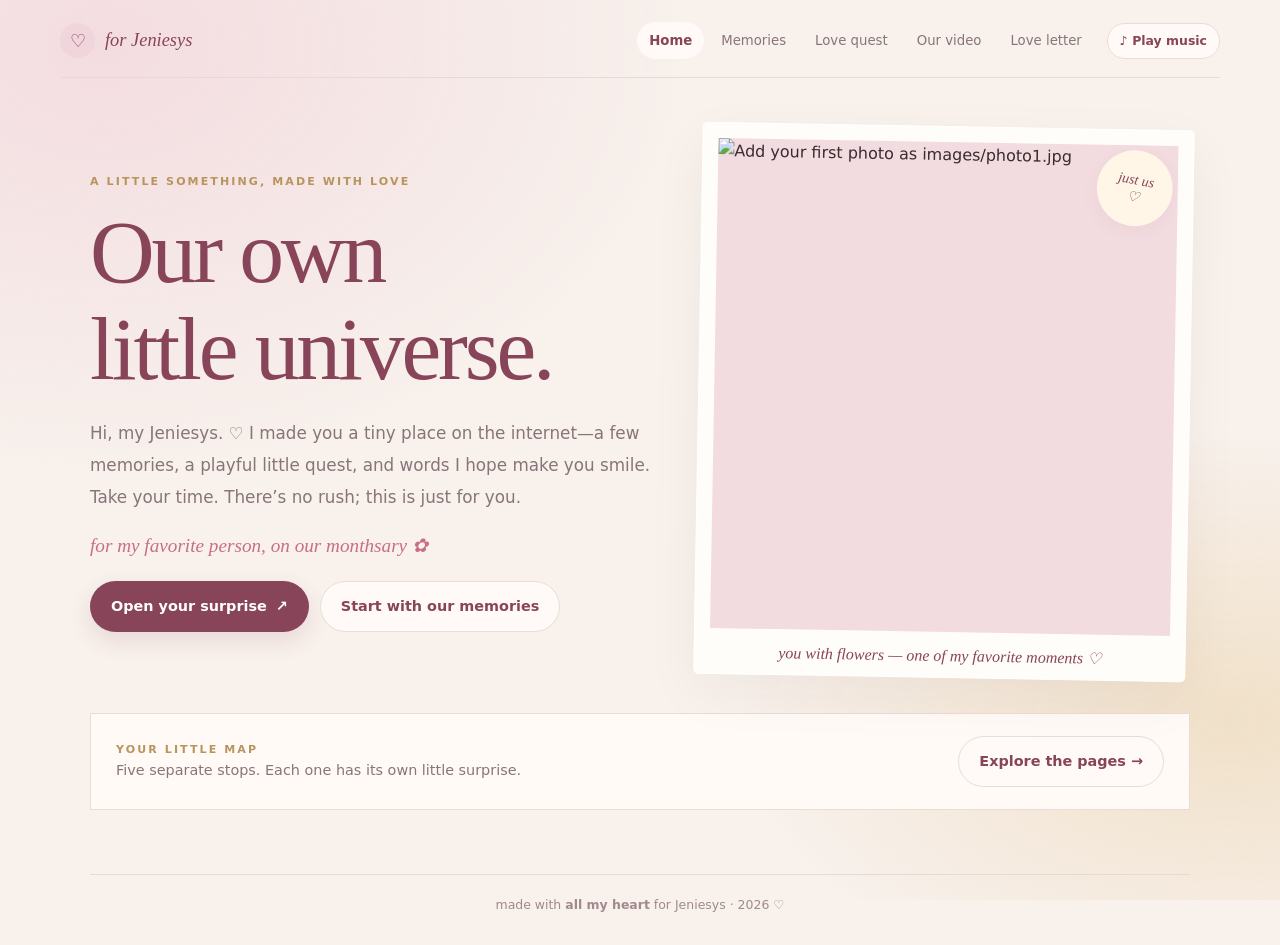
==== index.html @ b4005334 "Add files via upload" ====
<!doctype html><html lang="en"><head><meta charset="utf-8"><meta name="viewport" content="width=device-width,initial-scale=1"><meta name="theme-color" content="#f8f1ec"><title>For Jeniesys ♡ — A Little Universe</title><link rel="stylesheet" href="style.css"></head><body><div class="background-glow"></div><header class="site-header"><a class="brand" href="index.html"><span class="brand-mark">♡</span> for Jeniesys</a><nav class="nav" aria-label="Main navigation"><a href="index.html" aria-current="page">Home</a><a href="memories.html">Memories</a><a href="quest.html">Love quest</a><a href="video.html">Our video</a><a href="letter.html">Love letter</a><button class="music-btn" id="musicToggle" type="button" aria-label="Toggle background music">♪ Play music</button></nav></header><main class="page"><section class="home-grid"><div class="home-copy"><div class="eyebrow">a little something, made with love</div><h1>Our own<br>little universe.</h1><p class="lead">Hi, my Jeniesys. ♡ I made you a tiny place on the internet—a few memories, a playful little quest, and words I hope make you smile. Take your time. There’s no rush; this is just for you.</p><p class="signature">for my favorite person, on our monthsary ✿</p><div class="actions"><button class="btn btn-primary" id="openWorld">Open your surprise <span aria-hidden="true">↗</span></button><a class="btn btn-soft" href="memories.html">Start with our memories</a></div></div><div class="home-photo-card card"><span class="home-stamp">just us<br>♡</span><img id="heroPhoto" src="images/photo2.jpg" alt="A favorite photo of us" onerror="this.alt='Add your first photo as images/photo1.jpg'"><div class="photo-label">you with flowers — one of my favorite moments ♡</div></div></section><section class="home-bottom"><div><div class="eyebrow">your little map</div><p>Five separate stops. Each one has its own little surprise.</p></div><a class="btn btn-soft" href="memories.html">Explore the pages →</a></section></main><footer class="site-footer">made with <b>all my heart</b> for Jeniesys · <span id="year"></span> ♡</footer><div id="toast" class="toast" role="status" aria-live="polite"></div><script src="app.js"></script></body></html>
---- style.css ----
:root{--bg:#f8f1ec;--paper:#fffdf9;--ink:#382b31;--muted:#88757a;--rose:#c96e83;--rose-dark:#884459;--blush:#f3dce0;--line:#eadbd5;--gold:#b8945e;--shadow:0 18px 55px #4c29300d;--serif:Georgia,'Times New Roman',serif;--sans:Inter,ui-rounded,'Trebuchet MS',system-ui,sans-serif}*{box-sizing:border-box}html{scroll-behavior:smooth}body{margin:0;background:var(--bg);color:var(--ink);font-family:var(--sans);line-height:1.6;min-height:100vh}button,a{font:inherit}button{cursor:pointer}a{color:inherit;text-decoration:none}button:focus-visible,a:focus-visible{outline:3px solid var(--gold);outline-offset:4px}.background-glow{position:fixed;inset:0;z-index:-1;pointer-events:none;background:radial-gradient(ellipse at 8% 5%,#f3dce0 0,transparent 35%),radial-gradient(ellipse at 96% 80%,#f0e0c8 0,transparent 28%)}.site-header{width:min(1160px,92%);margin:auto;padding:22px 0 18px;display:flex;align-items:center;justify-content:space-between;gap:22px;border-bottom:1px solid #e9d9d3}.brand{display:flex;align-items:center;gap:10px;font:italic 1.15rem var(--serif);color:var(--rose-dark);white-space:nowrap}.brand-mark{width:35px;height:35px;border-radius:50%;display:grid;place-items:center;background:#f0d6dc;font-style:normal}.nav{display:flex;align-items:center;gap:5px;flex-wrap:wrap;justify-content:flex-end}.nav a{padding:8px 12px;border-radius:999px;font-size:.83rem;color:var(--muted);transition:.2s}.nav a:hover,.nav a[aria-current=page]{background:#fffaf7;color:var(--rose-dark)}.nav a[aria-current=page]{font-weight:750}.page{width:min(1100px,92%);margin:0 auto;padding:48px 0 64px}.eyebrow{text-transform:uppercase;letter-spacing:.19em;font-size:.69rem;font-weight:800;color:var(--gold)}h1,h2,h3,p{margin-top:0}h1,h2,h3{font-family:var(--serif);font-weight:500;letter-spacing:-.035em;color:var(--rose-dark);line-height:1.08}h1{font-size:clamp(3rem,7vw,5.6rem);margin:14px 0 20px}h2{font-size:clamp(2.4rem,5vw,4.2rem);margin:10px 0 16px}h3{font-size:clamp(1.8rem,3vw,2.6rem);margin-bottom:14px}.lead{font-size:1.05rem;line-height:1.9;color:var(--muted);max-width:570px}.muted{color:var(--muted)}.btn{display:inline-flex;align-items:center;justify-content:center;gap:9px;padding:13px 20px;border-radius:999px;border:1px solid transparent;font-weight:750;font-size:.9rem;transition:transform .2s,box-shadow .2s,background .2s}.btn:hover{transform:translateY(-2px)}.btn-primary{background:var(--rose-dark);color:white;box-shadow:0 9px 22px #88445924}.btn-primary:hover{box-shadow:0 13px 28px #88445930}.btn-soft{background:#fffaf7;border-color:var(--line);color:var(--rose-dark)}.actions{display:flex;gap:11px;flex-wrap:wrap;margin-top:24px}.card{background:var(--paper);border:1px solid #fff;box-shadow:var(--shadow);border-radius:5px}.home-grid{display:grid;grid-template-columns:1.08fr .92fr;gap:30px;align-items:center}.home-copy{padding:28px 0}.home-copy .signature{font:italic 1.2rem var(--serif);color:var(--rose);margin-top:20px}.home-photo-card{padding:15px 15px 45px;transform:rotate(1deg);position:relative}.home-photo-card img{width:100%;height:clamp(320px,42vw,490px);object-fit:cover;display:block;background:var(--blush)}.photo-label{position:absolute;bottom:12px;left:15px;right:15px;text-align:center;font:italic 1rem var(--serif);color:var(--rose-dark)}.home-stamp{position:absolute;top:20px;right:20px;width:76px;height:76px;display:grid;place-items:center;text-align:center;border-radius:50%;background:#fff6e7;color:var(--rose-dark);font:italic .88rem var(--serif);transform:rotate(10deg);box-shadow:0 5px 18px #5a30300c}.home-bottom{margin-top:35px;padding:22px 25px;display:flex;align-items:center;justify-content:space-between;gap:20px;background:#fffaf6;border:1px solid var(--line)}.home-bottom p{margin:0;color:var(--muted);font-size:.9rem}.page-intro{text-align:center;max-width:720px;margin:0 auto 34px}.page-intro .lead{margin:0 auto}.section-card{padding:clamp(22px,4vw,40px)}.gallery-layout{display:grid;grid-template-columns:minmax(0,1fr) 270px;gap:28px;align-items:center}.gallery-stage{background:#fff;padding:12px 12px 48px;box-shadow:0 14px 38px #4c29300e;position:relative;transform:rotate(-.35deg)}.gallery-stage img{width:100%;height:clamp(300px,48vw,520px);display:block;object-fit:cover;background:var(--blush)}.gallery-caption{position:absolute;bottom:12px;left:15px;right:15px;text-align:center;color:var(--rose-dark);font:italic 1.12rem var(--serif)}.gallery-side{padding:8px 0}.gallery-side p{color:var(--muted);line-height:1.85}.gallery-controls{display:flex;align-items:center;gap:12px;margin-top:22px}.round-btn{width:43px;height:43px;border:1px solid var(--line);border-radius:50%;background:#fffaf7;color:var(--rose-dark);font-size:1.25rem}.gallery-count{font-size:.8rem;color:var(--muted);font-weight:700}.dots{display:flex;gap:8px;margin-top:17px}.dot{width:8px;height:8px;border:0;padding:0;border-radius:50%;background:#e8cbd0}.dot.active{background:var(--rose-dark);transform:scale(1.3)}.memory-note{margin-top:25px;padding:20px 22px;background:#fff8f3;border-left:3px solid var(--gold);font:italic 1.1rem/1.7 var(--serif);color:#795766}.quest-layout{display:grid;grid-template-columns:.8fr 1.2fr;gap:25px;align-items:stretch}.quest-art{min-height:340px;border-radius:4px;display:grid;place-items:center;position:relative;overflow:hidden;background:radial-gradient(circle,#fff 0,#f8e7e9 52%,#f0d5d9 100%)}.heart-art{font-size:clamp(7rem,15vw,10rem);filter:drop-shadow(0 15px 18px #c96e8330);animation:pulse 2.7s ease-in-out infinite}.orbit{position:absolute;width:225px;height:225px;border:1px dashed #d59aaa;border-radius:50%;animation:spin 30s linear infinite}.orbit:before,.orbit:after{content:'✦';position:absolute;color:var(--gold);font-size:1.3rem}.orbit:before{top:12px;left:33px}.orbit:after{bottom:25px;right:8px}.quest-card{padding:clamp(22px,4vw,36px)}.progress-row{display:flex;justify-content:space-between;gap:12px;color:var(--gold);font-size:.69rem;text-transform:uppercase;letter-spacing:.12em;font-weight:800}.progress-track{height:5px;background:#f0e1df;border-radius:99px;overflow:hidden;margin:12px 0 25px}.progress-fill{height:100%;width:20%;background:var(--rose);transition:width .3s}.question{font-size:clamp(1.8rem,3.7vw,2.7rem)}.answer-area{min-height:85px;position:relative;display:flex;align-items:center;justify-content:center;gap:12px;flex-wrap:wrap;margin-top:20px;padding:8px}.answer-yes,.answer-no{min-width:130px;border:0;border-radius:999px;padding:12px 17px;font-weight:750;transition:transform .18s}.answer-yes{background:var(--rose-dark);color:#fff}.answer-no{background:#fff;border:1px solid var(--line);color:var(--rose-dark);position:relative}.hint{min-height:25px;text-align:center;font-size:.78rem;color:#a88a8f;margin:12px 0 0}.success{padding:25px 15px;text-align:center;background:#fff7f5;border-radius:5px}.success .emoji{font-size:2.7rem}.video-layout{display:grid;grid-template-columns:.7fr 1.3fr;gap:30px;align-items:center}.video-frame{padding:9px;background:#32232a;border-radius:9px;box-shadow:var(--shadow)}video{width:100%;display:block;aspect-ratio:16/9;object-fit:contain;background:#21171b;border-radius:5px}.video-placeholder{padding:20px;color:#fff0f4;text-align:center;font-size:.88rem}.locked-panel{padding:25px;border:1px dashed #dfbdc4;background:#fff9f6;border-radius:5px;text-align:center}.badge{display:inline-block;padding:7px 11px;border-radius:99px;background:#f5e4e7;color:var(--rose-dark);font-size:.75rem;font-weight:800}.secret-card{max-width:680px;margin:auto;padding:clamp(25px,5vw,48px);text-align:center;background:#fffaf6;border:1px solid var(--line);box-shadow:var(--shadow)}.scratch-cover{padding:32px 20px;background:repeating-linear-gradient(135deg,#f4dce0,#f4dce0 12px,#f8e9e9 12px,#f8e9e9 24px);border:1px solid #e7c4cc;border-radius:4px;color:var(--rose-dark);cursor:pointer}.scratch-cover .big{display:block;font-size:2.5rem}.secret-message{display:none;margin-top:22px;padding:20px;background:#fff;border:1px dashed #d7b7bd;font:italic 1.2rem/1.8 var(--serif);color:var(--rose-dark)}.secret-message.show{display:block;animation:fadeup .45s both}.gift-area{text-align:center;margin:30px auto}.gift-box{width:150px;height:125px;position:relative;margin:28px auto 12px;cursor:pointer;outline:none;transition:transform .2s}.gift-box:hover{transform:translateY(-4px)}.gift-body{position:absolute;left:15px;right:15px;bottom:0;height:82px;background:#d77f96;border-radius:4px;box-shadow:0 12px 20px #8844591c}.gift-lid{position:absolute;z-index:2;left:7px;right:7px;top:27px;height:23px;background:#b85b77;border-radius:4px;transform-origin:left;transition:transform .6s}.gift-ribbon-v{position:absolute;z-index:3;width:19px;top:28px;bottom:0;left:calc(50% - 9.5px);background:#f7dca9}.gift-ribbon-h{position:absolute;z-index:3;left:15px;right:15px;bottom:36px;height:12px;background:#f7dca9}.gift-bow{position:absolute;z-index:4;top:4px;left:48px;width:26px;height:24px;border:7px solid #f7dca9;border-radius:70% 70% 20% 70%;transform:rotate(20deg)}.gift-bow:after{content:'';position:absolute;width:26px;height:24px;border:7px solid #f7dca9;border-radius:70% 70% 70% 20%;left:14px;top:-9px;transform:rotate(50deg)}.gift-box.open .gift-lid{transform:translate(-7px,-25px) rotate(-24deg)}.love-letter{display:none;max-width:740px;margin:28px auto 0;padding:clamp(26px,5vw,50px);background:#fffdf8;border:1px solid var(--line);box-shadow:var(--shadow);text-align:left}.love-letter.show{display:block;animation:fadeup .6s both}.love-letter h3{text-align:center}.love-letter p{line-height:1.95;color:#6f5a61}.love-letter .sign{text-align:right;font:italic 1.25rem var(--serif);color:var(--rose-dark);margin-top:28px}.site-footer{width:min(1100px,92%);margin:auto;padding:20px 0 30px;border-top:1px solid #e9d9d3;text-align:center;font-size:.78rem;color:#a18a8e}.float-photo{position:fixed;bottom:-100px;z-index:8;pointer-events:none;overflow:hidden;transform:rotate(45deg);border-radius:8px 8px 8px 0;animation:floatup linear forwards;box-shadow:0 5px 18px #88445925}.float-photo:before{content:'';position:absolute;width:100%;height:100%;top:-50%;left:0;background:inherit;border-radius:50%}.float-photo:after{content:'';position:absolute;width:100%;height:100%;top:0;left:-50%;background:inherit;border-radius:50%}.float-photo img{position:absolute;inset:0;width:100%;height:100%;object-fit:cover;transform:rotate(-45deg) scale(.88);border-radius:50%;z-index:2}.float-video{pointer-events:auto;display:block;background:#f3dce0;cursor:pointer;isolation:isolate}.float-video video{position:absolute;inset:0;width:100%;height:100%;object-fit:cover;aspect-ratio:auto;transform:rotate(-45deg) scale(.88);border-radius:50%;z-index:2;background:#f3dce0}.float-play{position:absolute;z-index:4;left:50%;top:50%;transform:translate(-50%,-50%) rotate(-45deg);width:23px;height:23px;border-radius:50%;display:grid;place-items:center;padding-left:2px;background:#fffdf0e8;color:#884459;font-size:10px;box-shadow:0 2px 8px #382b3155;pointer-events:none}.video-heart-fallback{position:absolute;z-index:4;inset:0;display:grid;place-items:center;color:#884459;font-size:17px;transform:rotate(-45deg)}.float-video:hover{filter:brightness(1.08);box-shadow:0 8px 22px #88445945}.toast{position:fixed;left:50%;bottom:22px;transform:translate(-50%,20px);opacity:0;pointer-events:none;background:#432d38;color:#fff;padding:11px 17px;border-radius:999px;font-size:.85rem;z-index:99;transition:.25s;max-width:90%;text-align:center}.toast.show{opacity:1;transform:translate(-50%,0)}.hidden{display:none!important}@keyframes floatup{to{transform:translateY(-115vh) rotate(405deg);opacity:0}}@keyframes pulse{50%{transform:scale(1.07)}}@keyframes spin{to{transform:rotate(360deg)}}@keyframes fadeup{from{opacity:0;transform:translateY(12px)}to{opacity:1;transform:none}}@media(max-width:800px){.site-header{align-items:flex-start;flex-direction:column}.nav{justify-content:flex-start;margin-left:-8px}.home-grid,.gallery-layout,.quest-layout,.video-layout{grid-template-columns:1fr}.home-copy{padding:5px 0 10px}.home-photo-card{max-width:600px;width:100%;margin:auto}.home-bottom{align-items:flex-start;flex-direction:column}.gallery-side{padding:0}.gallery-stage img{height:clamp(260px,70vw,470px)}.quest-art{min-height:230px}.heart-art{font-size:7rem}.orbit{width:190px;height:190px}}@media(max-width:480px){.page{padding:32px 0 45px}.site-header{padding-top:16px}.brand{font-size:1rem}.nav{gap:1px}.nav a{font-size:.77rem;padding:7px 9px}.home-copy h1{font-size:3.2rem}.home-photo-card img{height:340px}.section-card{padding:20px}.gallery-controls{justify-content:center}.answer-yes,.answer-no{min-width:120px}.quest-card{padding:22px 17px}.site-footer{line-height:1.8}}@media(prefers-reduced-motion:reduce){*,*:before,*:after{scroll-behavior:auto!important;animation-duration:.01ms!important;animation-iteration-count:1!important;transition-duration:.01ms!important}}

/* Music toggle */
.music-btn{
  margin-left:8px;
  padding:7px 12px;
  border-radius:999px;
  border:1px solid var(--line);
  background:#fffaf7;
  color:var(--rose-dark);
  font-size:.78rem;
  font-weight:700;
  white-space:nowrap;
  transition:.2s;
}
.music-btn:hover{
  background:var(--blush);
  transform:translateY(-1px);
}
@media(max-width:480px){
  .music-btn{font-size:.72rem;padding:6px 9px;margin-left:2px}
}
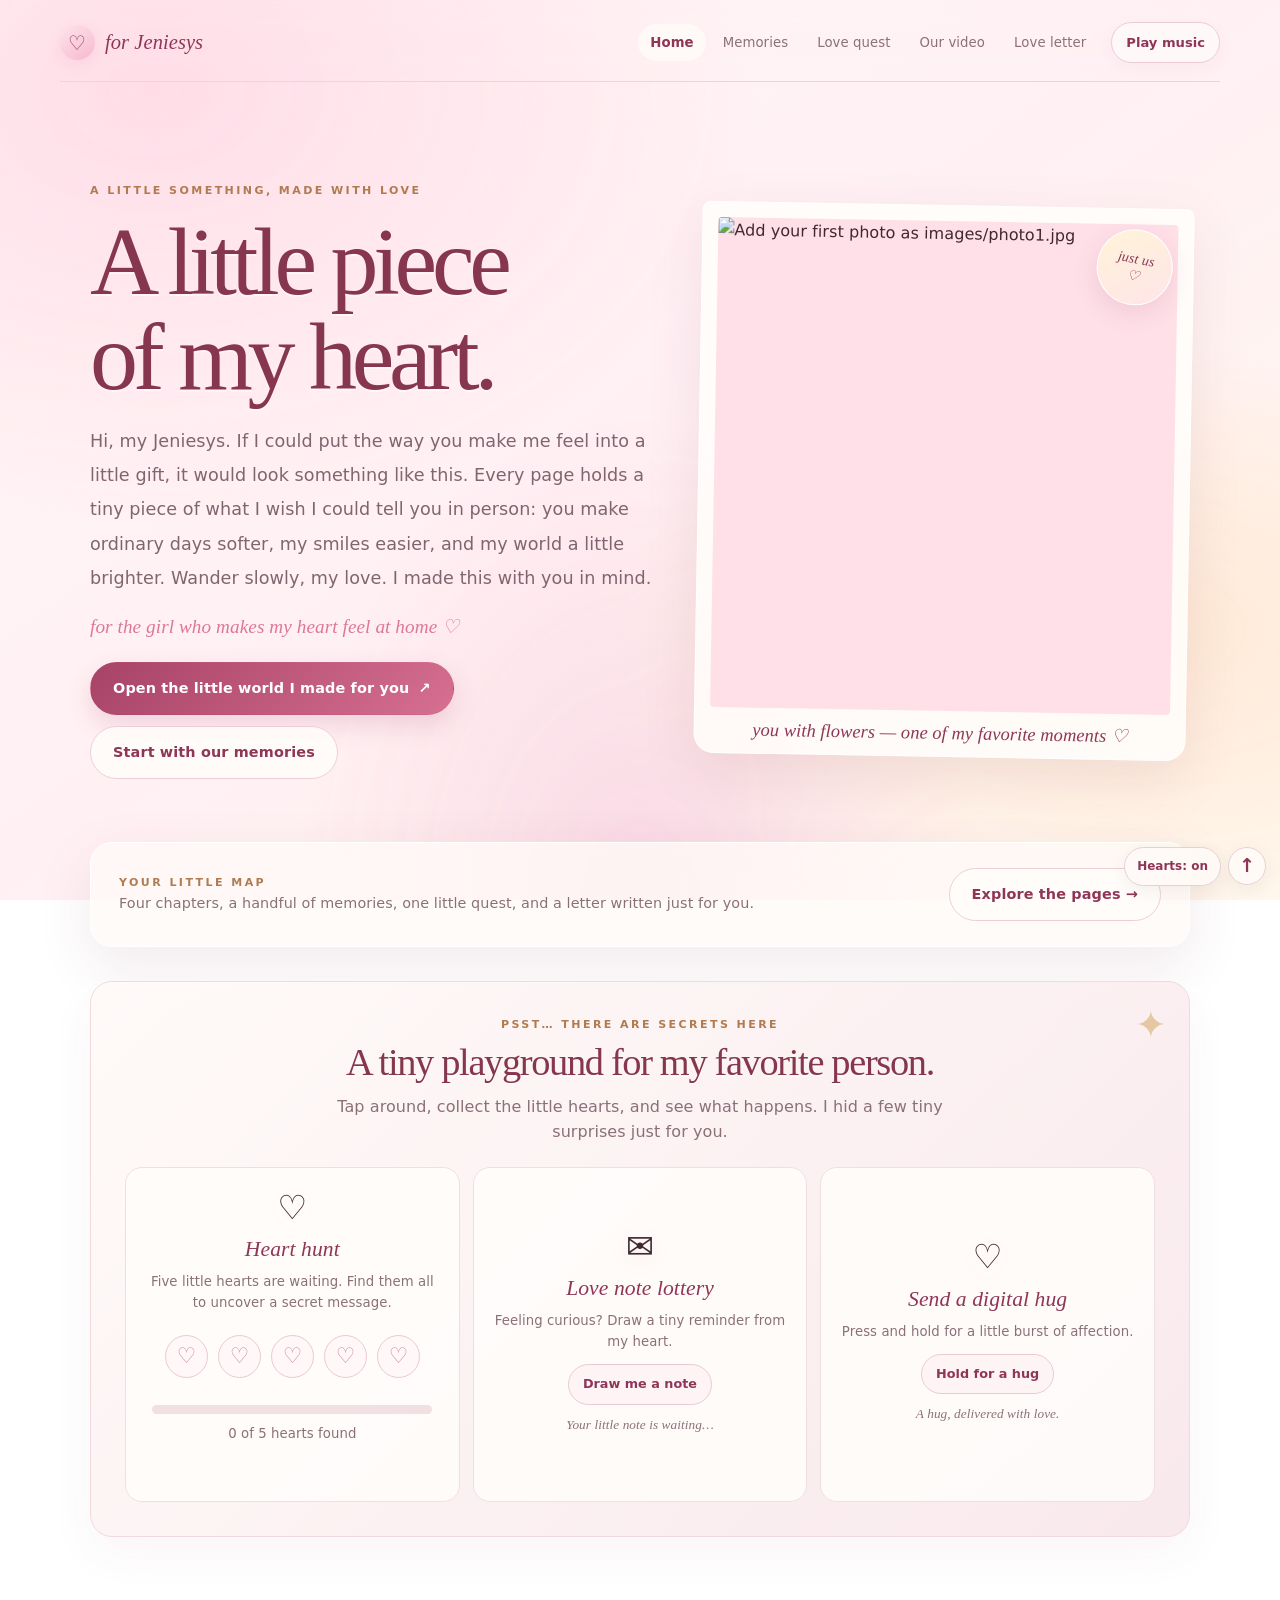
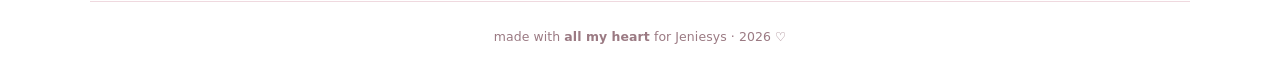
==== commit fe4fe153: "Add files via upload" ====
--- a/index.html
+++ b/index.html
@@ -1 +1 @@
-<!doctype html><html lang="en"><head><meta charset="utf-8"><meta name="viewport" content="width=device-width,initial-scale=1"><meta name="theme-color" content="#f8f1ec"><title>For Jeniesys ♡ — A Little Universe</title><link rel="stylesheet" href="style.css"></head><body><div class="background-glow"></div><header class="site-header"><a class="brand" href="index.html"><span class="brand-mark">♡</span> for Jeniesys</a><nav class="nav" aria-label="Main navigation"><a href="index.html" aria-current="page">Home</a><a href="memories.html">Memories</a><a href="quest.html">Love quest</a><a href="video.html">Our video</a><a href="letter.html">Love letter</a><button class="music-btn" id="musicToggle" type="button" aria-label="Toggle background music">♪ Play music</button></nav></header><main class="page"><section class="home-grid"><div class="home-copy"><div class="eyebrow">a little something, made with love</div><h1>Our own<br>little universe.</h1><p class="lead">Hi, my Jeniesys. ♡ I made you a tiny place on the internet—a few memories, a playful little quest, and words I hope make you smile. Take your time. There’s no rush; this is just for you.</p><p class="signature">for my favorite person, on our monthsary ✿</p><div class="actions"><button class="btn btn-primary" id="openWorld">Open your surprise <span aria-hidden="true">↗</span></button><a class="btn btn-soft" href="memories.html">Start with our memories</a></div></div><div class="home-photo-card card"><span class="home-stamp">just us<br>♡</span><img id="heroPhoto" src="images/photo2.jpg" alt="A favorite photo of us" onerror="this.alt='Add your first photo as images/photo1.jpg'"><div class="photo-label">you with flowers — one of my favorite moments ♡</div></div></section><section class="home-bottom"><div><div class="eyebrow">your little map</div><p>Five separate stops. Each one has its own little surprise.</p></div><a class="btn btn-soft" href="memories.html">Explore the pages →</a></section></main><footer class="site-footer">made with <b>all my heart</b> for Jeniesys · <span id="year"></span> ♡</footer><div id="toast" class="toast" role="status" aria-live="polite"></div><script src="app.js"></script></body></html>
+<!doctype html><html lang="en"><head><meta charset="utf-8"><meta name="viewport" content="width=device-width,initial-scale=1"><meta name="theme-color" content="#f8f1ec"><title>For Jeniesys ♡ — A Little Universe</title><link rel="stylesheet" href="style.css"></head><body><div class="background-glow"></div><header class="site-header"><a class="brand" href="index.html"><span class="brand-mark">♡</span> for Jeniesys</a><nav class="nav" aria-label="Main navigation"><a href="index.html" aria-current="page">Home</a><a href="memories.html">Memories</a><a href="quest.html">Love quest</a><a href="video.html">Our video</a><a href="letter.html">Love letter</a><button class="music-btn" id="musicToggle" type="button" aria-label="Play background music" aria-pressed="false">Play music</button></nav></header><main class="page"><section class="home-grid"><div class="home-copy"><div class="eyebrow">a little something, made with love</div><h1>A little piece<br>of my heart.</h1><p class="lead">Hi, my Jeniesys. If I could put the way you make me feel into a little gift, it would look something like this. Every page holds a tiny piece of what I wish I could tell you in person: you make ordinary days softer, my smiles easier, and my world a little brighter. Wander slowly, my love. I made this with you in mind.</p><p class="signature">for the girl who makes my heart feel at home ♡</p><div class="actions"><button class="btn btn-primary" id="openWorld">Open the little world I made for you <span aria-hidden="true">↗</span></button><a class="btn btn-soft" href="memories.html">Start with our memories</a></div></div><div class="home-photo-card card"><span class="home-stamp">just us<br>♡</span><img id="heroPhoto" src="images/photo2.jpg" alt="A favorite photo of us" onerror="this.alt='Add your first photo as images/photo1.jpg'"><div class="photo-label">you with flowers — one of my favorite moments ♡</div></div></section><section class="home-bottom"><div><div class="eyebrow">your little map</div><p>Four chapters, a handful of memories, one little quest, and a letter written just for you.</p></div><a class="btn btn-soft" href="memories.html">Explore the pages →</a></section><section class="magic-corner" aria-labelledby="magicTitle"><div class="magic-head"><div class="eyebrow">psst… there are secrets here</div><h3 id="magicTitle">A tiny playground for my favorite person.</h3><p>Tap around, collect the little hearts, and see what happens. I hid a few tiny surprises just for you.</p></div><div class="gimmick-grid"><article class="gimmick-card"><div class="gimmick-icon" aria-hidden="true">♡</div><h4>Heart hunt</h4><p>Five little hearts are waiting. Find them all to uncover a secret message.</p><div class="heart-hunt" id="heartHunt" aria-label="Collect five hearts"><button class="hunt-heart" type="button" aria-label="Find heart 1">♡</button><button class="hunt-heart" type="button" aria-label="Find heart 2">♡</button><button class="hunt-heart" type="button" aria-label="Find heart 3">♡</button><button class="hunt-heart" type="button" aria-label="Find heart 4">♡</button><button class="hunt-heart" type="button" aria-label="Find heart 5">♡</button></div><div class="love-meter" aria-label="Heart hunt progress"><span id="huntProgress"></span></div><p class="secret-counter" id="huntCount" aria-live="polite">0 of 5 hearts found</p><p class="hunt-result" id="huntResult" aria-live="polite"></p></article><article class="gimmick-card"><div class="gimmick-icon" aria-hidden="true">✉</div><h4>Love note lottery</h4><p>Feeling curious? Draw a tiny reminder from my heart.</p><button class="tiny-action" type="button" id="drawNote">Draw me a note</button><p class="hunt-result" id="noteResult" aria-live="polite">Your little note is waiting…</p></article><article class="gimmick-card"><div class="gimmick-icon" aria-hidden="true">♡</div><h4>Send a digital hug</h4><p>Press and hold for a little burst of affection.</p><button class="tiny-action hug-button" type="button" id="hugButton">Hold for a hug</button><p class="hunt-result" id="hugResult" aria-live="polite">A hug, delivered with love.</p></article></div></section><div class="floating-note" id="floatingNote" role="status" aria-live="polite"><span aria-hidden="true">♡ ✦ ♡</span><strong>A little secret for you</strong><p id="floatingNoteText"></p></div></main><footer class="site-footer">made with <b>all my heart</b> for Jeniesys · <span id="year"></span> ♡</footer><div id="toast" class="toast" role="status" aria-live="polite"></div><script src="app.js"></script></body></html>
--- a/style.css
+++ b/style.css
@@ -1,4 +1,4 @@
-:root{--bg:#f8f1ec;--paper:#fffdf9;--ink:#382b31;--muted:#88757a;--rose:#c96e83;--rose-dark:#884459;--blush:#f3dce0;--line:#eadbd5;--gold:#b8945e;--shadow:0 18px 55px #4c29300d;--serif:Georgia,'Times New Roman',serif;--sans:Inter,ui-rounded,'Trebuchet MS',system-ui,sans-serif}*{box-sizing:border-box}html{scroll-behavior:smooth}body{margin:0;background:var(--bg);color:var(--ink);font-family:var(--sans);line-height:1.6;min-height:100vh}button,a{font:inherit}button{cursor:pointer}a{color:inherit;text-decoration:none}button:focus-visible,a:focus-visible{outline:3px solid var(--gold);outline-offset:4px}.background-glow{position:fixed;inset:0;z-index:-1;pointer-events:none;background:radial-gradient(ellipse at 8% 5%,#f3dce0 0,transparent 35%),radial-gradient(ellipse at 96% 80%,#f0e0c8 0,transparent 28%)}.site-header{width:min(1160px,92%);margin:auto;padding:22px 0 18px;display:flex;align-items:center;justify-content:space-between;gap:22px;border-bottom:1px solid #e9d9d3}.brand{display:flex;align-items:center;gap:10px;font:italic 1.15rem var(--serif);color:var(--rose-dark);white-space:nowrap}.brand-mark{width:35px;height:35px;border-radius:50%;display:grid;place-items:center;background:#f0d6dc;font-style:normal}.nav{display:flex;align-items:center;gap:5px;flex-wrap:wrap;justify-content:flex-end}.nav a{padding:8px 12px;border-radius:999px;font-size:.83rem;color:var(--muted);transition:.2s}.nav a:hover,.nav a[aria-current=page]{background:#fffaf7;color:var(--rose-dark)}.nav a[aria-current=page]{font-weight:750}.page{width:min(1100px,92%);margin:0 auto;padding:48px 0 64px}.eyebrow{text-transform:uppercase;letter-spacing:.19em;font-size:.69rem;font-weight:800;color:var(--gold)}h1,h2,h3,p{margin-top:0}h1,h2,h3{font-family:var(--serif);font-weight:500;letter-spacing:-.035em;color:var(--rose-dark);line-height:1.08}h1{font-size:clamp(3rem,7vw,5.6rem);margin:14px 0 20px}h2{font-size:clamp(2.4rem,5vw,4.2rem);margin:10px 0 16px}h3{font-size:clamp(1.8rem,3vw,2.6rem);margin-bottom:14px}.lead{font-size:1.05rem;line-height:1.9;color:var(--muted);max-width:570px}.muted{color:var(--muted)}.btn{display:inline-flex;align-items:center;justify-content:center;gap:9px;padding:13px 20px;border-radius:999px;border:1px solid transparent;font-weight:750;font-size:.9rem;transition:transform .2s,box-shadow .2s,background .2s}.btn:hover{transform:translateY(-2px)}.btn-primary{background:var(--rose-dark);color:white;box-shadow:0 9px 22px #88445924}.btn-primary:hover{box-shadow:0 13px 28px #88445930}.btn-soft{background:#fffaf7;border-color:var(--line);color:var(--rose-dark)}.actions{display:flex;gap:11px;flex-wrap:wrap;margin-top:24px}.card{background:var(--paper);border:1px solid #fff;box-shadow:var(--shadow);border-radius:5px}.home-grid{display:grid;grid-template-columns:1.08fr .92fr;gap:30px;align-items:center}.home-copy{padding:28px 0}.home-copy .signature{font:italic 1.2rem var(--serif);color:var(--rose);margin-top:20px}.home-photo-card{padding:15px 15px 45px;transform:rotate(1deg);position:relative}.home-photo-card img{width:100%;height:clamp(320px,42vw,490px);object-fit:cover;display:block;background:var(--blush)}.photo-label{position:absolute;bottom:12px;left:15px;right:15px;text-align:center;font:italic 1rem var(--serif);color:var(--rose-dark)}.home-stamp{position:absolute;top:20px;right:20px;width:76px;height:76px;display:grid;place-items:center;text-align:center;border-radius:50%;background:#fff6e7;color:var(--rose-dark);font:italic .88rem var(--serif);transform:rotate(10deg);box-shadow:0 5px 18px #5a30300c}.home-bottom{margin-top:35px;padding:22px 25px;display:flex;align-items:center;justify-content:space-between;gap:20px;background:#fffaf6;border:1px solid var(--line)}.home-bottom p{margin:0;color:var(--muted);font-size:.9rem}.page-intro{text-align:center;max-width:720px;margin:0 auto 34px}.page-intro .lead{margin:0 auto}.section-card{padding:clamp(22px,4vw,40px)}.gallery-layout{display:grid;grid-template-columns:minmax(0,1fr) 270px;gap:28px;align-items:center}.gallery-stage{background:#fff;padding:12px 12px 48px;box-shadow:0 14px 38px #4c29300e;position:relative;transform:rotate(-.35deg)}.gallery-stage img{width:100%;height:clamp(300px,48vw,520px);display:block;object-fit:cover;background:var(--blush)}.gallery-caption{position:absolute;bottom:12px;left:15px;right:15px;text-align:center;color:var(--rose-dark);font:italic 1.12rem var(--serif)}.gallery-side{padding:8px 0}.gallery-side p{color:var(--muted);line-height:1.85}.gallery-controls{display:flex;align-items:center;gap:12px;margin-top:22px}.round-btn{width:43px;height:43px;border:1px solid var(--line);border-radius:50%;background:#fffaf7;color:var(--rose-dark);font-size:1.25rem}.gallery-count{font-size:.8rem;color:var(--muted);font-weight:700}.dots{display:flex;gap:8px;margin-top:17px}.dot{width:8px;height:8px;border:0;padding:0;border-radius:50%;background:#e8cbd0}.dot.active{background:var(--rose-dark);transform:scale(1.3)}.memory-note{margin-top:25px;padding:20px 22px;background:#fff8f3;border-left:3px solid var(--gold);font:italic 1.1rem/1.7 var(--serif);color:#795766}.quest-layout{display:grid;grid-template-columns:.8fr 1.2fr;gap:25px;align-items:stretch}.quest-art{min-height:340px;border-radius:4px;display:grid;place-items:center;position:relative;overflow:hidden;background:radial-gradient(circle,#fff 0,#f8e7e9 52%,#f0d5d9 100%)}.heart-art{font-size:clamp(7rem,15vw,10rem);filter:drop-shadow(0 15px 18px #c96e8330);animation:pulse 2.7s ease-in-out infinite}.orbit{position:absolute;width:225px;height:225px;border:1px dashed #d59aaa;border-radius:50%;animation:spin 30s linear infinite}.orbit:before,.orbit:after{content:'✦';position:absolute;color:var(--gold);font-size:1.3rem}.orbit:before{top:12px;left:33px}.orbit:after{bottom:25px;right:8px}.quest-card{padding:clamp(22px,4vw,36px)}.progress-row{display:flex;justify-content:space-between;gap:12px;color:var(--gold);font-size:.69rem;text-transform:uppercase;letter-spacing:.12em;font-weight:800}.progress-track{height:5px;background:#f0e1df;border-radius:99px;overflow:hidden;margin:12px 0 25px}.progress-fill{height:100%;width:20%;background:var(--rose);transition:width .3s}.question{font-size:clamp(1.8rem,3.7vw,2.7rem)}.answer-area{min-height:85px;position:relative;display:flex;align-items:center;justify-content:center;gap:12px;flex-wrap:wrap;margin-top:20px;padding:8px}.answer-yes,.answer-no{min-width:130px;border:0;border-radius:999px;padding:12px 17px;font-weight:750;transition:transform .18s}.answer-yes{background:var(--rose-dark);color:#fff}.answer-no{background:#fff;border:1px solid var(--line);color:var(--rose-dark);position:relative}.hint{min-height:25px;text-align:center;font-size:.78rem;color:#a88a8f;margin:12px 0 0}.success{padding:25px 15px;text-align:center;background:#fff7f5;border-radius:5px}.success .emoji{font-size:2.7rem}.video-layout{display:grid;grid-template-columns:.7fr 1.3fr;gap:30px;align-items:center}.video-frame{padding:9px;background:#32232a;border-radius:9px;box-shadow:var(--shadow)}video{width:100%;display:block;aspect-ratio:16/9;object-fit:contain;background:#21171b;border-radius:5px}.video-placeholder{padding:20px;color:#fff0f4;text-align:center;font-size:.88rem}.locked-panel{padding:25px;border:1px dashed #dfbdc4;background:#fff9f6;border-radius:5px;text-align:center}.badge{display:inline-block;padding:7px 11px;border-radius:99px;background:#f5e4e7;color:var(--rose-dark);font-size:.75rem;font-weight:800}.secret-card{max-width:680px;margin:auto;padding:clamp(25px,5vw,48px);text-align:center;background:#fffaf6;border:1px solid var(--line);box-shadow:var(--shadow)}.scratch-cover{padding:32px 20px;background:repeating-linear-gradient(135deg,#f4dce0,#f4dce0 12px,#f8e9e9 12px,#f8e9e9 24px);border:1px solid #e7c4cc;border-radius:4px;color:var(--rose-dark);cursor:pointer}.scratch-cover .big{display:block;font-size:2.5rem}.secret-message{display:none;margin-top:22px;padding:20px;background:#fff;border:1px dashed #d7b7bd;font:italic 1.2rem/1.8 var(--serif);color:var(--rose-dark)}.secret-message.show{display:block;animation:fadeup .45s both}.gift-area{text-align:center;margin:30px auto}.gift-box{width:150px;height:125px;position:relative;margin:28px auto 12px;cursor:pointer;outline:none;transition:transform .2s}.gift-box:hover{transform:translateY(-4px)}.gift-body{position:absolute;left:15px;right:15px;bottom:0;height:82px;background:#d77f96;border-radius:4px;box-shadow:0 12px 20px #8844591c}.gift-lid{position:absolute;z-index:2;left:7px;right:7px;top:27px;height:23px;background:#b85b77;border-radius:4px;transform-origin:left;transition:transform .6s}.gift-ribbon-v{position:absolute;z-index:3;width:19px;top:28px;bottom:0;left:calc(50% - 9.5px);background:#f7dca9}.gift-ribbon-h{position:absolute;z-index:3;left:15px;right:15px;bottom:36px;height:12px;background:#f7dca9}.gift-bow{position:absolute;z-index:4;top:4px;left:48px;width:26px;height:24px;border:7px solid #f7dca9;border-radius:70% 70% 20% 70%;transform:rotate(20deg)}.gift-bow:after{content:'';position:absolute;width:26px;height:24px;border:7px solid #f7dca9;border-radius:70% 70% 70% 20%;left:14px;top:-9px;transform:rotate(50deg)}.gift-box.open .gift-lid{transform:translate(-7px,-25px) rotate(-24deg)}.love-letter{display:none;max-width:740px;margin:28px auto 0;padding:clamp(26px,5vw,50px);background:#fffdf8;border:1px solid var(--line);box-shadow:var(--shadow);text-align:left}.love-letter.show{display:block;animation:fadeup .6s both}.love-letter h3{text-align:center}.love-letter p{line-height:1.95;color:#6f5a61}.love-letter .sign{text-align:right;font:italic 1.25rem var(--serif);color:var(--rose-dark);margin-top:28px}.site-footer{width:min(1100px,92%);margin:auto;padding:20px 0 30px;border-top:1px solid #e9d9d3;text-align:center;font-size:.78rem;color:#a18a8e}.float-photo{position:fixed;bottom:-100px;z-index:8;pointer-events:none;overflow:hidden;transform:rotate(45deg);border-radius:8px 8px 8px 0;animation:floatup linear forwards;box-shadow:0 5px 18px #88445925}.float-photo:before{content:'';position:absolute;width:100%;height:100%;top:-50%;left:0;background:inherit;border-radius:50%}.float-photo:after{content:'';position:absolute;width:100%;height:100%;top:0;left:-50%;background:inherit;border-radius:50%}.float-photo img{position:absolute;inset:0;width:100%;height:100%;object-fit:cover;transform:rotate(-45deg) scale(.88);border-radius:50%;z-index:2}.float-video{pointer-events:auto;display:block;background:#f3dce0;cursor:pointer;isolation:isolate}.float-video video{position:absolute;inset:0;width:100%;height:100%;object-fit:cover;aspect-ratio:auto;transform:rotate(-45deg) scale(.88);border-radius:50%;z-index:2;background:#f3dce0}.float-play{position:absolute;z-index:4;left:50%;top:50%;transform:translate(-50%,-50%) rotate(-45deg);width:23px;height:23px;border-radius:50%;display:grid;place-items:center;padding-left:2px;background:#fffdf0e8;color:#884459;font-size:10px;box-shadow:0 2px 8px #382b3155;pointer-events:none}.video-heart-fallback{position:absolute;z-index:4;inset:0;display:grid;place-items:center;color:#884459;font-size:17px;transform:rotate(-45deg)}.float-video:hover{filter:brightness(1.08);box-shadow:0 8px 22px #88445945}.toast{position:fixed;left:50%;bottom:22px;transform:translate(-50%,20px);opacity:0;pointer-events:none;background:#432d38;color:#fff;padding:11px 17px;border-radius:999px;font-size:.85rem;z-index:99;transition:.25s;max-width:90%;text-align:center}.toast.show{opacity:1;transform:translate(-50%,0)}.hidden{display:none!important}@keyframes floatup{to{transform:translateY(-115vh) rotate(405deg);opacity:0}}@keyframes pulse{50%{transform:scale(1.07)}}@keyframes spin{to{transform:rotate(360deg)}}@keyframes fadeup{from{opacity:0;transform:translateY(12px)}to{opacity:1;transform:none}}@media(max-width:800px){.site-header{align-items:flex-start;flex-direction:column}.nav{justify-content:flex-start;margin-left:-8px}.home-grid,.gallery-layout,.quest-layout,.video-layout{grid-template-columns:1fr}.home-copy{padding:5px 0 10px}.home-photo-card{max-width:600px;width:100%;margin:auto}.home-bottom{align-items:flex-start;flex-direction:column}.gallery-side{padding:0}.gallery-stage img{height:clamp(260px,70vw,470px)}.quest-art{min-height:230px}.heart-art{font-size:7rem}.orbit{width:190px;height:190px}}@media(max-width:480px){.page{padding:32px 0 45px}.site-header{padding-top:16px}.brand{font-size:1rem}.nav{gap:1px}.nav a{font-size:.77rem;padding:7px 9px}.home-copy h1{font-size:3.2rem}.home-photo-card img{height:340px}.section-card{padding:20px}.gallery-controls{justify-content:center}.answer-yes,.answer-no{min-width:120px}.quest-card{padding:22px 17px}.site-footer{line-height:1.8}}@media(prefers-reduced-motion:reduce){*,*:before,*:after{scroll-behavior:auto!important;animation-duration:.01ms!important;animation-iteration-count:1!important;transition-duration:.01ms!important}}
+:root{--bg:#f8f1ec;--paper:#fffdf9;--ink:#382b31;--muted:#88757a;--rose:#c96e83;--rose-dark:#884459;--blush:#f3dce0;--line:#eadbd5;--gold:#b8945e;--shadow:0 18px 55px #4c29300d;--serif:Georgia,'Times New Roman',serif;--sans:Inter,ui-rounded,'Trebuchet MS',system-ui,sans-serif}*{box-sizing:border-box}html{scroll-behavior:smooth}body{margin:0;background:var(--bg);color:var(--ink);font-family:var(--sans);line-height:1.6;min-height:100vh}button,a{font:inherit}button{cursor:pointer}a{color:inherit;text-decoration:none}button:focus-visible,a:focus-visible{outline:3px solid var(--gold);outline-offset:4px}.background-glow{position:fixed;inset:0;z-index:-1;pointer-events:none;background:radial-gradient(ellipse at 8% 5%,#f3dce0 0,transparent 35%),radial-gradient(ellipse at 96% 80%,#f0e0c8 0,transparent 28%)}.site-header{width:min(1160px,92%);margin:auto;padding:22px 0 18px;display:flex;align-items:center;justify-content:space-between;gap:22px;border-bottom:1px solid #e9d9d3}.brand{display:flex;align-items:center;gap:10px;font:italic 1.15rem var(--serif);color:var(--rose-dark);white-space:nowrap}.brand-mark{width:35px;height:35px;border-radius:50%;display:grid;place-items:center;background:#f0d6dc;font-style:normal}.nav{display:flex;align-items:center;gap:5px;flex-wrap:wrap;justify-content:flex-end}.nav a{padding:8px 12px;border-radius:999px;font-size:.83rem;color:var(--muted);transition:.2s}.nav a:hover,.nav a[aria-current=page]{background:#fffaf7;color:var(--rose-dark)}.nav a[aria-current=page]{font-weight:750}.page{width:min(1100px,92%);margin:0 auto;padding:48px 0 64px}.eyebrow{text-transform:uppercase;letter-spacing:.19em;font-size:.69rem;font-weight:800;color:var(--gold)}h1,h2,h3,p{margin-top:0}h1,h2,h3{font-family:var(--serif);font-weight:500;letter-spacing:-.035em;color:var(--rose-dark);line-height:1.08}h1{font-size:clamp(3rem,7vw,5.6rem);margin:14px 0 20px}h2{font-size:clamp(2.4rem,5vw,4.2rem);margin:10px 0 16px}h3{font-size:clamp(1.8rem,3vw,2.6rem);margin-bottom:14px}.lead{font-size:1.05rem;line-height:1.9;color:var(--muted);max-width:570px}.muted{color:var(--muted)}.btn{display:inline-flex;align-items:center;justify-content:center;gap:9px;padding:13px 20px;border-radius:999px;border:1px solid transparent;font-weight:750;font-size:.9rem;transition:transform .2s,box-shadow .2s,background .2s}.btn:hover{transform:translateY(-2px)}.btn-primary{background:var(--rose-dark);color:white;box-shadow:0 9px 22px #88445924}.btn-primary:hover{box-shadow:0 13px 28px #88445930}.btn-soft{background:#fffaf7;border-color:var(--line);color:var(--rose-dark)}.actions{display:flex;gap:11px;flex-wrap:wrap;margin-top:24px}.card{background:var(--paper);border:1px solid #fff;box-shadow:var(--shadow);border-radius:5px}.home-grid{display:grid;grid-template-columns:1.08fr .92fr;gap:30px;align-items:center}.home-copy{padding:28px 0}.home-copy .signature{font:italic 1.2rem var(--serif);color:var(--rose);margin-top:20px}.home-photo-card{padding:15px 15px 45px;transform:rotate(1deg);position:relative}.home-photo-card img{width:100%;height:clamp(320px,42vw,490px);object-fit:cover;display:block;background:var(--blush)}.photo-label{position:absolute;bottom:12px;left:15px;right:15px;text-align:center;font:italic 1rem var(--serif);color:var(--rose-dark)}.home-stamp{position:absolute;top:20px;right:20px;width:76px;height:76px;display:grid;place-items:center;text-align:center;border-radius:50%;background:#fff6e7;color:var(--rose-dark);font:italic .88rem var(--serif);transform:rotate(10deg);box-shadow:0 5px 18px #5a30300c}.home-bottom{margin-top:35px;padding:22px 25px;display:flex;align-items:center;justify-content:space-between;gap:20px;background:#fffaf6;border:1px solid var(--line)}.home-bottom p{margin:0;color:var(--muted);font-size:.9rem}.page-intro{text-align:center;max-width:720px;margin:0 auto 34px}.page-intro .lead{margin:0 auto}.section-card{padding:clamp(22px,4vw,40px)}.gallery-layout{display:grid;grid-template-columns:minmax(0,1fr) 270px;gap:28px;align-items:center}.gallery-stage{background:#fff;padding:12px 12px 48px;box-shadow:0 14px 38px #4c29300e;position:relative;transform:rotate(-.35deg)}.gallery-stage img{width:100%;height:clamp(300px,48vw,520px);display:block;object-fit:cover;background:var(--blush)}.gallery-caption{position:absolute;bottom:12px;left:15px;right:15px;text-align:center;color:var(--rose-dark);font:italic 1.12rem var(--serif)}.gallery-side{padding:8px 0}.gallery-side p{color:var(--muted);line-height:1.85}.gallery-controls{display:flex;align-items:center;gap:12px;margin-top:22px}.round-btn{width:43px;height:43px;border:1px solid var(--line);border-radius:50%;background:#fffaf7;color:var(--rose-dark);font-size:1.25rem}.gallery-count{font-size:.8rem;color:var(--muted);font-weight:700}.dots{display:flex;gap:8px;margin-top:17px}.dot{width:8px;height:8px;border:0;padding:0;border-radius:50%;background:#e8cbd0}.dot.active{background:var(--rose-dark);transform:scale(1.3)}.memory-note{margin-top:25px;padding:20px 22px;background:#fff8f3;border-left:3px solid var(--gold);font:italic 1.1rem/1.7 var(--serif);color:#795766}.quest-layout{display:grid;grid-template-columns:.8fr 1.2fr;gap:25px;align-items:stretch}.quest-art{min-height:340px;border-radius:4px;display:grid;place-items:center;position:relative;overflow:hidden;background:radial-gradient(circle,#fff 0,#f8e7e9 52%,#f0d5d9 100%)}.heart-art{font-size:clamp(7rem,15vw,10rem);filter:drop-shadow(0 15px 18px #c96e8330);animation:pulse 2.7s ease-in-out infinite}.orbit{position:absolute;width:225px;height:225px;border:1px dashed #d59aaa;border-radius:50%;animation:spin 30s linear infinite}.orbit:before,.orbit:after{content:'✦';position:absolute;color:var(--gold);font-size:1.3rem}.orbit:before{top:12px;left:33px}.orbit:after{bottom:25px;right:8px}.quest-card{padding:clamp(22px,4vw,36px)}.progress-row{display:flex;justify-content:space-between;gap:12px;color:var(--gold);font-size:.69rem;text-transform:uppercase;letter-spacing:.12em;font-weight:800}.progress-track{height:5px;background:#f0e1df;border-radius:99px;overflow:hidden;margin:12px 0 25px}.progress-fill{height:100%;width:20%;background:var(--rose);transition:width .3s}.question{font-size:clamp(1.8rem,3.7vw,2.7rem)}.answer-area{min-height:85px;position:relative;display:flex;align-items:center;justify-content:center;gap:12px;flex-wrap:wrap;margin-top:20px;padding:8px}.answer-yes,.answer-no{min-width:130px;border:0;border-radius:999px;padding:12px 17px;font-weight:750;transition:transform .18s}.answer-yes{background:var(--rose-dark);color:#fff}.answer-no{background:#fff;border:1px solid var(--line);color:var(--rose-dark);position:relative}.hint{min-height:25px;text-align:center;font-size:.78rem;color:#a88a8f;margin:12px 0 0}.success{padding:25px 15px;text-align:center;background:#fff7f5;border-radius:5px}.success .emoji{font-size:2.7rem}.video-layout{display:grid;grid-template-columns:.7fr 1.3fr;gap:30px;align-items:center}.video-frame{padding:9px;background:#32232a;border-radius:9px;box-shadow:var(--shadow)}video{width:100%;display:block;aspect-ratio:16/9;object-fit:contain;background:#21171b;border-radius:5px}.video-placeholder{padding:20px;color:#fff0f4;text-align:center;font-size:.88rem}.locked-panel{padding:25px;border:1px dashed #dfbdc4;background:#fff9f6;border-radius:5px;text-align:center}.badge{display:inline-block;padding:7px 11px;border-radius:99px;background:#f5e4e7;color:var(--rose-dark);font-size:.75rem;font-weight:800}.secret-card{max-width:680px;margin:auto;padding:clamp(25px,5vw,48px);text-align:center;background:#fffaf6;border:1px solid var(--line);box-shadow:var(--shadow)}.scratch-cover{padding:32px 20px;background:repeating-linear-gradient(135deg,#f4dce0,#f4dce0 12px,#f8e9e9 12px,#f8e9e9 24px);border:1px solid #e7c4cc;border-radius:4px;color:var(--rose-dark);cursor:pointer}.scratch-cover .big{display:block;font-size:2.5rem}.secret-message{display:none;margin-top:22px;padding:20px;background:#fff;border:1px dashed #d7b7bd;font:italic 1.2rem/1.8 var(--serif);color:var(--rose-dark)}.secret-message.show{display:block;animation:fadeup .45s both}.gift-area{text-align:center;margin:30px auto}.gift-box{width:150px;height:125px;position:relative;margin:28px auto 12px;cursor:pointer;outline:none;transition:transform .2s}.gift-box:hover{transform:translateY(-4px)}.gift-body{position:absolute;left:15px;right:15px;bottom:0;height:82px;background:#d77f96;border-radius:4px;box-shadow:0 12px 20px #8844591c}.gift-lid{position:absolute;z-index:2;left:7px;right:7px;top:27px;height:23px;background:#b85b77;border-radius:4px;transform-origin:left;transition:transform .6s}.gift-ribbon-v{position:absolute;z-index:3;width:19px;top:28px;bottom:0;left:calc(50% - 9.5px);background:#f7dca9}.gift-ribbon-h{position:absolute;z-index:3;left:15px;right:15px;bottom:36px;height:12px;background:#f7dca9}.gift-bow{position:absolute;z-index:4;top:4px;left:48px;width:26px;height:24px;border:7px solid #f7dca9;border-radius:70% 70% 20% 70%;transform:rotate(20deg)}.gift-bow:after{content:'';position:absolute;width:26px;height:24px;border:7px solid #f7dca9;border-radius:70% 70% 70% 20%;left:14px;top:-9px;transform:rotate(50deg)}.gift-box.open .gift-lid{transform:translate(-7px,-25px) rotate(-24deg)}.love-letter{display:none;max-width:740px;margin:28px auto 0;padding:clamp(26px,5vw,50px);background:#fffdf8;border:1px solid var(--line);box-shadow:var(--shadow);text-align:left}.love-letter.show{display:block;animation:fadeup .6s both}.love-letter h3{text-align:center}.love-letter p{line-height:1.95;color:#6f5a61}.love-letter .sign{text-align:right;font:italic 1.25rem var(--serif);color:var(--rose-dark);margin-top:28px}.site-footer{width:min(1100px,92%);margin:auto;padding:20px 0 30px;border-top:1px solid #e9d9d3;text-align:center;font-size:.78rem;color:#a18a8e}.float-photo{position:fixed;bottom:-100px;z-index:8;pointer-events:none;overflow:hidden;transform:rotate(-8deg);animation:floatup linear forwards;filter:drop-shadow(0 5px 9px #88445935);isolation:isolate;clip-path:polygon(50% 92%,43% 86%,13% 59%,4% 48%,0 35%,2% 23%,9% 13%,20% 8%,31% 10%,41% 18%,50% 29%,59% 18%,69% 10%,80% 8%,91% 13%,98% 23%,100% 35%,96% 48%,87% 59%,57% 86%)}.float-photo img{position:absolute;inset:0;width:100%;height:100%;object-fit:cover;z-index:2}.float-video{pointer-events:auto;display:block;background:#f3dce0;cursor:pointer;isolation:isolate}.float-video video{position:absolute;inset:0;width:100%;height:100%;object-fit:cover;aspect-ratio:auto;z-index:2;background:#f3dce0}.float-play{position:absolute;z-index:4;left:50%;top:50%;transform:translate(-50%,-50%) rotate(-45deg);width:23px;height:23px;border-radius:50%;display:grid;place-items:center;padding-left:2px;background:#fffdf0e8;color:#884459;font-size:10px;box-shadow:0 2px 8px #382b3155;pointer-events:none}.video-heart-fallback{position:absolute;z-index:4;inset:0;display:grid;place-items:center;color:#884459;font-size:17px;transform:rotate(-45deg)}.float-video:hover{filter:brightness(1.08);box-shadow:0 8px 22px #88445945}.toast{position:fixed;left:50%;bottom:22px;transform:translate(-50%,20px);opacity:0;pointer-events:none;background:#432d38;color:#fff;padding:11px 17px;border-radius:999px;font-size:.85rem;z-index:99;transition:.25s;max-width:90%;text-align:center}.toast.show{opacity:1;transform:translate(-50%,0)}.hidden{display:none!important}@keyframes floatup{0%{transform:translate3d(0,0,0) rotate(-8deg);opacity:0}8%{opacity:1}35%{transform:translate3d(18px,-35vh,0) rotate(7deg)}65%{transform:translate3d(-16px,-72vh,0) rotate(-5deg)}100%{transform:translate3d(12px,-115vh,0) rotate(8deg);opacity:0}}@keyframes pulse{50%{transform:scale(1.07)}}@keyframes spin{to{transform:rotate(360deg)}}@keyframes fadeup{from{opacity:0;transform:translateY(12px)}to{opacity:1;transform:none}}@media(max-width:800px){.site-header{align-items:flex-start;flex-direction:column}.nav{justify-content:flex-start;margin-left:-8px}.home-grid,.gallery-layout,.quest-layout,.video-layout{grid-template-columns:1fr}.home-copy{padding:5px 0 10px}.home-photo-card{max-width:600px;width:100%;margin:auto}.home-bottom{align-items:flex-start;flex-direction:column}.gallery-side{padding:0}.gallery-stage img{height:clamp(260px,70vw,470px)}.quest-art{min-height:230px}.heart-art{font-size:7rem}.orbit{width:190px;height:190px}}@media(max-width:480px){.page{padding:32px 0 45px}.site-header{padding-top:16px}.brand{font-size:1rem}.nav{gap:1px}.nav a{font-size:.77rem;padding:7px 9px}.home-copy h1{font-size:3.2rem}.home-photo-card img{height:340px}.section-card{padding:20px}.gallery-controls{justify-content:center}.answer-yes,.answer-no{min-width:120px}.quest-card{padding:22px 17px}.site-footer{line-height:1.8}}@media(prefers-reduced-motion:reduce){*,*:before,*:after{scroll-behavior:auto!important;animation-duration:.01ms!important;animation-iteration-count:1!important;transition-duration:.01ms!important}}
 
 /* Music toggle */
 .music-btn{
@@ -20,3 +20,79 @@
 @media(max-width:480px){
   .music-btn{font-size:.72rem;padding:6px 9px;margin-left:2px}
 }
+
+
+/* Full-site polish and accessible interactive details */
+.music-btn{border:1px solid var(--line);background:#fffaf7;color:var(--rose-dark);border-radius:999px;padding:8px 13px;font-size:.82rem;font-weight:750;transition:background .2s,transform .2s}.music-btn:hover{background:#f5e4e7;transform:translateY(-1px)}
+.float-photo{clip-path:polygon(50% 96%,42% 89%,12% 61%,3% 49%,0 36%,2% 24%,10% 13%,21% 8%,32% 10%,42% 19%,50% 29%,58% 19%,68% 10%,79% 8%,90% 13%,98% 24%,100% 36%,97% 49%,88% 61%,58% 89%);border:1px solid #fff8;will-change:transform,opacity}.float-photo img,.float-video video{clip-path:inherit}.float-video{pointer-events:auto}.float-play{transform:translate(-50%,-50%);}
+.utility-controls{position:fixed;right:14px;bottom:14px;z-index:40;display:flex;gap:7px;align-items:center}.utility-controls button{border:1px solid #e7cfd3;background:#fffaf7ed;color:var(--rose-dark);border-radius:999px;padding:9px 12px;box-shadow:0 5px 18px #382b3110;font-size:.75rem;font-weight:750;backdrop-filter:blur(10px)}.utility-controls button:hover{background:#f3dce0}.utility-controls #topToggle{width:38px;height:38px;padding:0;font-size:1.2rem}.reading-progress{position:fixed;z-index:80;top:0;left:0;right:0;height:3px;background:transparent;pointer-events:none}.reading-progress span{display:block;height:100%;width:0;background:var(--rose);transition:width .08s linear}.photo-lightbox[hidden]{display:none}.photo-lightbox{position:fixed;inset:0;z-index:120;background:#24151deF;display:flex;flex-direction:column;align-items:center;justify-content:center;padding:5vh 5vw;backdrop-filter:blur(9px)}.photo-lightbox img{max-width:min(100%,1000px);max-height:78vh;object-fit:contain;border-radius:8px;box-shadow:0 18px 65px #0005}.photo-lightbox p{color:#fff3f5;text-align:center;font:italic 1.15rem var(--serif);margin:14px 0 0}.lightbox-close{position:absolute;top:18px;right:20px;border:1px solid #ffffff60;background:#ffffff18;color:white;width:44px;height:44px;border-radius:50%;font-size:1.8rem;line-height:1}.lightbox-open{overflow:hidden}.home-photo-card img,#galleryPhoto{cursor:zoom-in}.celebration-particle{position:fixed;z-index:110;pointer-events:none;color:var(--rose);font-size:clamp(16px,2.2vw,28px);animation:particleBurst 1.25s ease-out forwards;text-shadow:0 2px 8px #c96e8330}@keyframes particleBurst{from{opacity:1;transform:translate(0,0) rotate(0) scale(.7)}to{opacity:0;transform:translate(var(--dx),var(--dy)) rotate(var(--turn)) scale(1.3)}}.image-error{background:#f3dce0;min-height:100px}.secret-message{overflow-wrap:anywhere}.gift-box:focus-visible{outline:3px solid var(--gold);outline-offset:6px}.dot:focus-visible,.round-btn:focus-visible,.music-btn:focus-visible{outline:3px solid var(--gold);outline-offset:3px}
+@media(max-width:800px){.utility-controls{right:10px;bottom:10px}.photo-lightbox{padding:5vh 14px}.photo-lightbox img{max-height:72vh}}
+@media(max-width:480px){.utility-controls button{padding:8px 10px}.utility-controls #topToggle{width:36px;height:36px}.nav .music-btn{margin:4px 0}.photo-lightbox p{font-size:1rem}}
+@media(prefers-reduced-motion:reduce){.float-photo,.celebration-particle{animation:none!important;display:none!important}.reading-progress span{transition:none}}
+
+/* A quieter, cinematic moment for the video chapter */
+.video-layout{align-items:center}
+.video-layout h3{font-family:var(--serif);font-size:clamp(1.7rem,3vw,2.45rem);line-height:1.15;letter-spacing:-.025em;margin:.45rem 0 1rem}
+.cinema-copy{max-width:36rem;color:var(--muted);font-size:1.04rem}
+.cinema-decoration{display:flex;align-items:center;gap:13px;margin:24px 0;color:var(--rose);opacity:.8}
+.cinema-decoration span{font-size:1.25rem;animation:cinemaPulse 3s ease-in-out infinite}
+.cinema-decoration span:nth-of-type(2){animation-delay:.8s}
+.cinema-decoration span:nth-of-type(3){animation-delay:1.5s}
+.cinema-decoration i{display:block;width:34px;height:1px;background:linear-gradient(90deg,transparent,var(--rose),transparent)}
+@keyframes cinemaPulse{0%,100%{transform:scale(.9);opacity:.55}50%{transform:scale(1.18);opacity:1}}
+.video-frame video{display:block;width:100%;max-height:70vh;object-fit:contain;background:#211820;border-radius:18px}
+@media(prefers-reduced-motion:reduce){.cinema-decoration span{animation:none}}
+
+/* Heartfelt visual upgrade */
+:root{--bg:#fff7f7;--paper:rgba(255,253,251,.88);--ink:#402832;--muted:#8b707a;--rose:#dc7896;--rose-dark:#8f3658;--blush:#ffe0e8;--line:#f0d3dc;--gold:#c59a62;--shadow:0 22px 70px rgba(112,43,72,.12);--serif:"Palatino Linotype",Palatino,Georgia,serif;--sans:"Trebuchet MS",system-ui,sans-serif}
+body{background:linear-gradient(145deg,#fff8f7 0%,#fff0f4 48%,#fff8ed 100%);background-attachment:fixed;letter-spacing:.005em}
+.background-glow{z-index:-1;opacity:.95;background:radial-gradient(ellipse at 12% 10%,#ffdbe6 0,transparent 38%),radial-gradient(ellipse at 88% 70%,#ffe8d3 0,transparent 32%),radial-gradient(ellipse at 50% 100%,#f9d6e3 0,transparent 38%)}
+.site-header{border-bottom-color:#f0d2dc;backdrop-filter:blur(12px)}
+.brand{font-size:1.28rem}.brand-mark{background:linear-gradient(145deg,#ffe3ec,#f5b9ce);box-shadow:0 5px 15px #d96c9220;font-size:1.25rem}
+.nav a{transition:background .25s,color .25s,transform .25s}.nav a:hover{transform:translateY(-2px)}
+h1,h2,h3{color:#873650;text-wrap:balance;text-shadow:0 2px 0 #fff8}
+h1{font-size:clamp(3.2rem,7.5vw,6.1rem);line-height:.99;letter-spacing:-.055em}
+h2{font-size:clamp(2.7rem,5.7vw,4.7rem);letter-spacing:-.05em}
+.lead{color:#806570;font-size:1.1rem;line-height:1.95}
+.eyebrow{color:#b17b51;letter-spacing:.22em}
+.card,.home-photo-card,.gallery-stage,.home-bottom{border:1px solid rgba(255,255,255,.9);box-shadow:0 18px 55px rgba(115,47,76,.10);border-radius:22px;overflow:hidden}
+.home-photo-card{border-radius:8px 8px 20px 20px;overflow:visible;transition:transform .4s}
+.home-photo-card:hover{transform:rotate(0deg) translateY(-5px)}
+.home-photo-card img{border-radius:4px}
+.home-stamp{background:linear-gradient(145deg,#fff4d8,#ffe4e9);border:1px solid #fff;box-shadow:0 8px 24px #8f365820}
+.photo-label,.gallery-caption{font-size:1.15rem}
+.btn{padding:14px 22px;border-radius:999px;letter-spacing:.01em}
+.btn-primary{background:linear-gradient(135deg,#a74367,#d66f91);box-shadow:0 10px 25px #a743672c}
+.btn-primary:hover{box-shadow:0 15px 32px #a7436740;transform:translateY(-3px) scale(1.015)}
+.btn-soft{background:rgba(255,252,250,.9);border-color:#edced8}
+.home-bottom{background:rgba(255,250,248,.78);padding:25px 28px}
+.page{padding-top:clamp(38px,6vw,72px)}
+.page-intro{margin-bottom:42px}
+.section-card,.quest-card,.success,.secret-card,.gift-area{border-radius:24px}
+.gallery-stage{border-radius:14px 14px 7px 7px;overflow:hidden;transform:rotate(-.25deg)}
+.gallery-stage img{transition:filter .3s,transform .5s}.gallery-stage:hover img{transform:scale(1.015)}
+.gallery-side p{line-height:1.95}
+.round-btn{box-shadow:0 5px 15px #8f365810;transition:transform .2s,background .2s}.round-btn:hover{transform:scale(1.08);background:#ffe8ee}
+.music-btn{border:1px solid #edcbd6;background:#fff8f8;color:#8f3658;border-radius:999px;padding:9px 14px;font-size:.82rem;font-weight:750;box-shadow:0 5px 18px #8f36580b}
+.music-btn:hover{background:#ffe8ee}
+.quest-art,.quest-card,.secret-card,.gift-area,.video-layout{box-shadow:0 20px 60px rgba(115,47,76,.10);border:1px solid #fff}
+.question{font-size:clamp(1.9rem,4vw,2.7rem);line-height:1.2}
+.answer-yes{background:linear-gradient(135deg,#a74367,#e184a3);box-shadow:0 9px 22px #a7436726}
+.answer-no{background:#fff6f8}
+.secret-message{line-height:2;font-family:var(--serif);font-size:1.22rem;color:#793c52}
+.love-letter{background:linear-gradient(145deg,#fffdfa,#fff4f7);border:1px solid #f2d4de;box-shadow:0 20px 55px #8f365812}
+.love-letter p{font-family:var(--serif);font-size:1.12rem;line-height:2;color:#654653}
+.love-letter h3{line-height:1.2}
+.cinema-copy{font-family:var(--serif);font-size:1.18rem;line-height:1.95;color:#806570}
+.video-frame{border:8px solid #fff;border-radius:20px;box-shadow:0 18px 48px #57263a20;overflow:hidden}
+.video-frame video{display:block;width:100%;background:#26141c}
+.site-footer{color:#9b7a83;padding:25px 4%;border-top:1px solid #efd9df}
+.float-photo{filter:drop-shadow(0 8px 13px rgba(143,54,88,.22))}
+.toast{border:1px solid #f1d0dc;box-shadow:0 12px 40px #8f36581c}
+@media(max-width:760px){.site-header{align-items:flex-start;flex-direction:column;gap:13px;padding:17px 0}.nav{justify-content:flex-start;gap:3px}.nav a{padding:8px 10px}.home-grid{gap:20px}.home-copy{padding:10px 0}.home-photo-card img{height:clamp(270px,85vw,430px)}.home-bottom{align-items:flex-start;flex-direction:column}.page{padding-top:35px}.lead{font-size:1.02rem}.card,.section-card{border-radius:18px}}
+@media(prefers-reduced-motion:reduce){*,*::before,*::after{scroll-behavior:auto!important;animation-duration:.01ms!important;transition-duration:.01ms!important}}
+
+/* Little playful extras: heart hunt, love meter, and soft ambient magic */
+.magic-corner{margin:34px 0 0;padding:clamp(22px,4vw,34px);border:1px solid #f0d9df;border-radius:22px;background:linear-gradient(135deg,#fffaf8ee,#f8e7ebee);box-shadow:0 16px 45px #8844590d;position:relative;overflow:hidden}.magic-corner:after{content:'✦';position:absolute;right:22px;top:12px;font-size:2.4rem;color:#d7b578;opacity:.65;pointer-events:none}.magic-head{text-align:center;max-width:650px;margin:0 auto 22px}.magic-head h3{margin:8px 0 10px}.magic-head p{color:var(--muted);margin-bottom:0}.gimmick-grid{display:grid;grid-template-columns:repeat(3,minmax(0,1fr));gap:13px}.gimmick-card{background:#fffdfbd9;border:1px solid #f0dfe2;border-radius:17px;padding:20px 17px;text-align:center;min-height:190px;display:flex;flex-direction:column;align-items:center;justify-content:center;gap:9px;transition:transform .22s,box-shadow .22s}.gimmick-card:hover{transform:translateY(-5px) rotate(-.5deg);box-shadow:0 12px 25px #88445912}.gimmick-icon{font-size:2.1rem;line-height:1.2;filter:drop-shadow(0 5px 8px #c96e8322)}.gimmick-card h4{font:italic 1.35rem var(--serif);color:var(--rose-dark);margin:0}.gimmick-card p{font-size:.83rem;color:var(--muted);margin:0;line-height:1.6}.tiny-action{border:1px solid #e8cbd2;border-radius:999px;background:#fff4f5;color:var(--rose-dark);padding:9px 14px;font-size:.8rem;font-weight:800;margin-top:3px;transition:transform .2s,background .2s}.tiny-action:hover{transform:scale(1.04);background:#f8e2e7}.heart-hunt{display:flex;justify-content:center;gap:10px;flex-wrap:wrap;margin:12px 0}.hunt-heart{width:43px;height:43px;border:1px solid #e9c9d1;background:#fff7f8;color:#cc8da0;border-radius:50%;font-size:1.35rem;transition:transform .2s,color .2s,background .2s}.hunt-heart:hover{transform:translateY(-4px) scale(1.08)}.hunt-heart.found{background:#c96e83;color:white;border-color:#c96e83;animation:heartFound .35s ease}.hunt-heart:disabled{cursor:default}.hunt-result{min-height:28px;text-align:center;color:var(--rose-dark);font:italic 1.08rem var(--serif);margin:10px 0 0}.love-meter{width:min(280px,100%);height:9px;border-radius:99px;background:#f1dfe3;overflow:hidden;margin:6px auto 0}.love-meter span{height:100%;width:0;display:block;background:linear-gradient(90deg,#d98ba0,#a54d69);border-radius:99px;transition:width .45s}.hug-button{position:relative;isolation:isolate;overflow:hidden}.hug-button.hugging{animation:hugPulse .45s ease-in-out infinite alternate;background:#a94e6b}.floating-note{position:fixed;z-index:1000;left:50%;top:18%;transform:translate(-50%,-8px) scale(.92);width:min(360px,88vw);padding:20px 22px;background:#fffaf7;border:1px solid #edcfd7;border-radius:20px;box-shadow:0 18px 65px #5427372b;text-align:center;opacity:0;pointer-events:none;transition:opacity .25s,transform .25s}.floating-note.show{opacity:1;transform:translate(-50%,0) scale(1)}.floating-note strong{display:block;font:italic 1.45rem var(--serif);color:var(--rose-dark);margin:5px 0}.floating-note p{color:var(--muted);font-size:.9rem;margin:0}.tap-spark{position:fixed;z-index:999;pointer-events:none;font-size:18px;animation:sparkPop .75s ease-out forwards}.secret-counter{font-size:.77rem;color:var(--muted);text-align:center;margin-top:8px}
+@keyframes heartFound{50%{transform:scale(1.25) rotate(-8deg)}}@keyframes hugPulse{from{transform:scale(1)}to{transform:scale(1.06)}}@keyframes sparkPop{from{opacity:1;transform:translate(-50%,-50%) scale(.5) rotate(0)}to{opacity:0;transform:translate(calc(-50% + var(--sx)),calc(-50% + var(--sy))) scale(1.5) rotate(var(--sr))}}@media(max-width:760px){.gimmick-grid{grid-template-columns:1fr}.gimmick-card{min-height:0;padding:18px}.magic-corner{border-radius:16px}.home-bottom{align-items:flex-start;flex-direction:column}}
+@media(prefers-reduced-motion:reduce){.gimmick-card,.hunt-heart,.tiny-action,.floating-note{transition:none!important}.hug-button.hugging{animation:none}}
